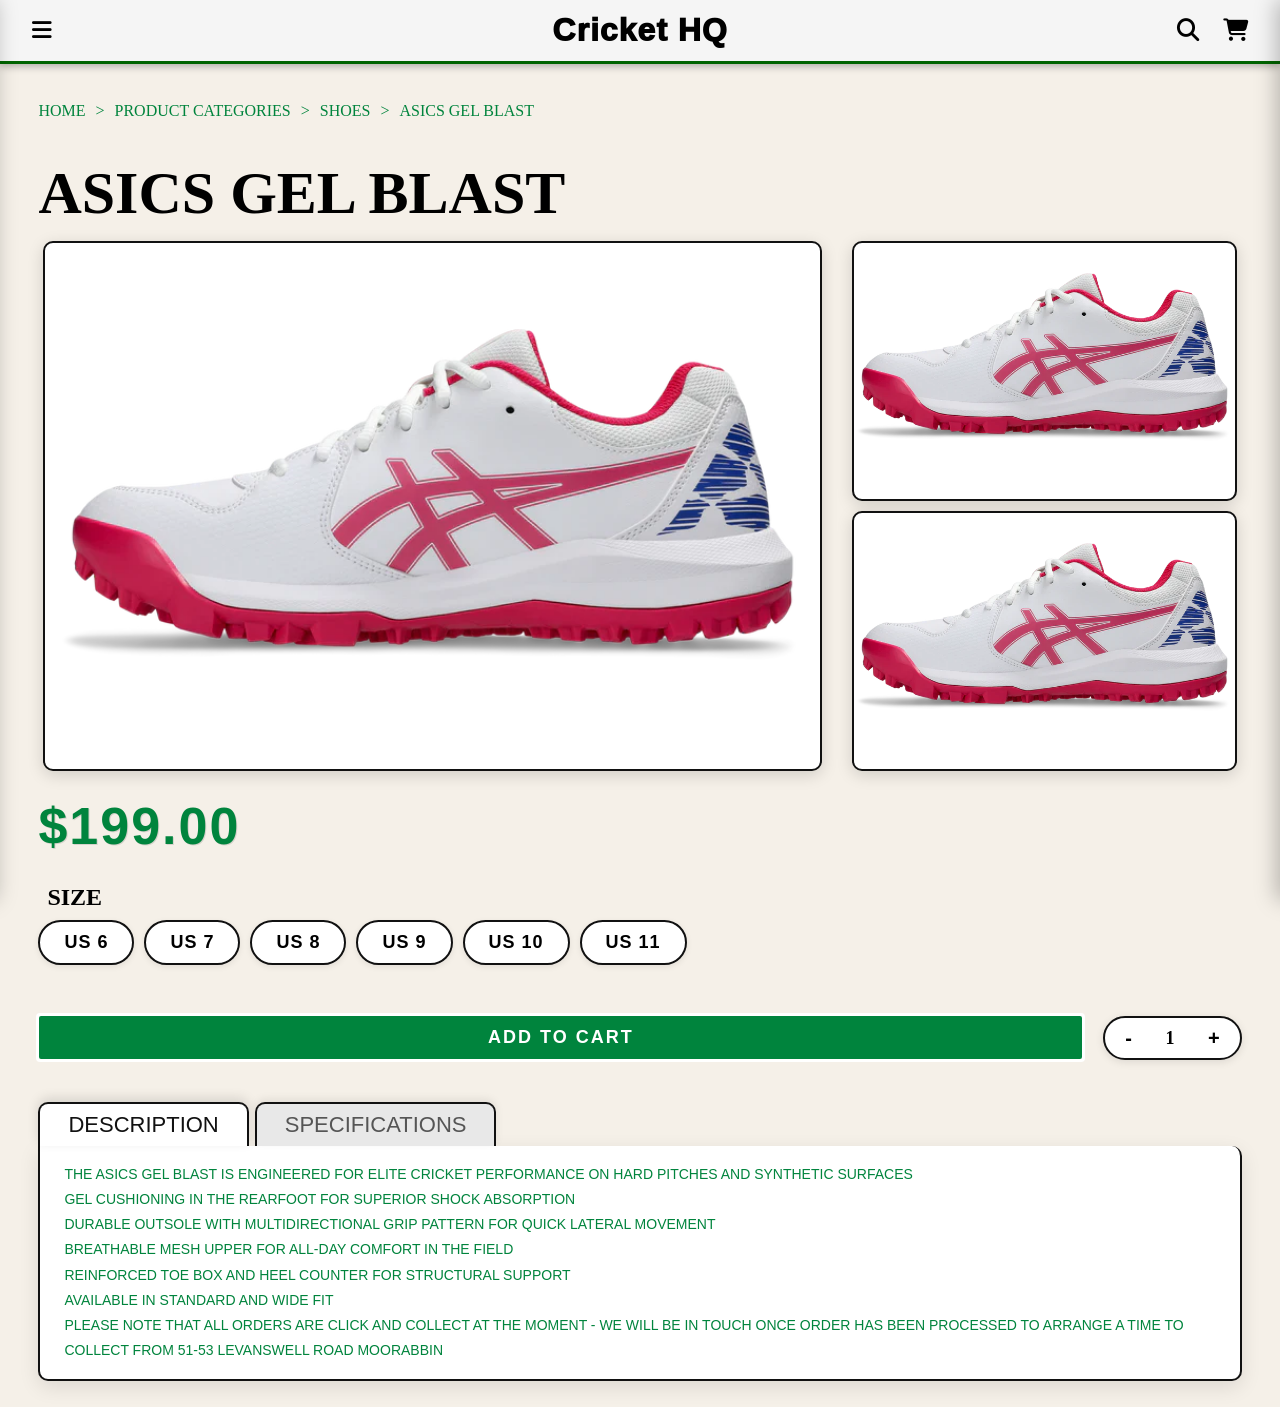
==== asics-gel-blast.html @ 767fbbdc "code refactoring + mobile breakpoint edits and changes" ====
<!DOCTYPE html>
<html lang="en">

<head>
    <meta charset="UTF-8">
    <meta name="viewport" content="width=device-width, initial-scale=1.0">
    <title>ASICS Gel Blast — Cricket HQ</title>
    <link rel="stylesheet" href="/styles.css">
    <link rel="stylesheet" href="/item-description.css">
    <link rel="stylesheet" href="https://cdnjs.cloudflare.com/ajax/libs/font-awesome/6.5.0/css/all.min.css">
</head>

<body>
    <nav class="navbar">
        <div class="navbar-logo">
            <button class="nav-btn" aria-label="Menu" onclick="openMenu()">
                <i class="fa-solid fa-bars"></i>
            </button>
        </div>
        <div class="navbar-title" onclick="window.location.href='/index.html'">Cricket HQ</div>
        <div class="navbar-actions">
            <button class="nav-btn" aria-label="Search">
                <i style="height:20x" class="fa-solid fa-magnifying-glass"></i>
            </button>
            <button class="nav-btn" aria-label="Cart" onclick="openCart()">
                <i class="fa-solid fa-cart-shopping"></i>
            </button>
        </div>
    </nav>
    <section class="breadcrumb">
        <div class="breadcrumb-nav">
            <a class="breadcrumb-link" href="/index.html">HOME</a>
            <a class="breadcrumb-link">></a>
            <a href="/product-categories.html" class="breadcrumb-link">PRODUCT CATEGORIES</a>
            <a class="breadcrumb-link">></a>
            <a href="/product_categories/shoes.html" class="breadcrumb-link">SHOES</a>
            <a class="breadcrumb-link">></a>
            <a class="breadcrumb-link">ASICS GEL BLAST</a>
        </div>
    </section>
    <div class="cart-overlay" id="cartOverlay" onclick="closeCart()"></div>
    <div class="cart-panel" id="cartPanel">
        <div class="cart-header">
            <h2 class="cart-title">My Cart</h2>
            <button class="cart-close-btn" onclick="closeCart()"><i class="fa-solid fa-xmark"></i></button>
        </div>
        <div class="cart-items" id="cartItems"></div>
        <div class="cart-footer" id="cartFooter" style="display:none;">
            <div class="cart-total-row">
                <span class="cart-total-label">Total</span>
                <span class="cart-total-value" id="cartTotal"></span>
            </div>
            <button class="btn btn-primary cart-checkout-btn"
                onclick="window.location.href='/checkout.html'">Checkout</button>
        </div>
    </div>
    <div class="menu-overlay" id="menuOverlay" onclick="closeMenu()"></div>
    <div class="menu-panel" id="menuPanel">
        <div class="menu-header">
            <h2 class="menu-title">Menu</h2>
            <button class="menu-close-btn" onclick="closeMenu()"><i class="fa-solid fa-xmark"></i></button>
        </div>
        <ul class="menu-items" id="menuItems">
            <li><a class="menu-link" href="/index.html"><i class="fa-solid fa-house"></i><span>Home</span></a></li>
            <li><a class="menu-link" href="/product-categories.html"><i
                    class="fa-solid fa-tag"></i><span>Products</span></a></li>
            <li><a class="menu-link" href="/checkout.html"><i
                    class="fa-solid fa-cart-shopping"></i><span>Checkout</span></a></li>
            <li><a class="menu-link" href="/index.html"><i class="fa-solid fa-circle-info"></i><span>Testimonials</span></a></li>
            <li><a class="menu-link" href="/index.html"><i class="fa-solid fa-circle-info"></i><span>Coaching</span></a></li>
            <li><a class="menu-link" href="/index.html"><i class="fa-solid fa-circle-info"></i><span>Net Hire</span></a></li>
            <li><a class="menu-link" href="/index.html"><i class="fa-solid fa-circle-info"></i><span>About Us</span></a></li>
        </ul>
    </div>
    <section class="item-header-section">
        <h1 class="featured-title">ASICS GEL BLAST</h1>
        <div class="item-grid">
            <div class="item-card-large">
                <div class="item-card">
                    <img src="/assets/asicsshoes1.webp">
                </div>
            </div>
            <div class="item-card-small">
                <div class="item-card">
                    <img src="/assets/asicsshoes1.webp">
                </div>
                <div class="item-card">
                    <img src="/assets/asicsshoes1.webp">
                </div>
            </div>
        </div>
        <span class="item-price">$199.00</span>
    </section>
    <section class="size-section">
        <h1>SIZE</h1>
        <div class="size-row">
            <button class="size-pill" onclick="selectSize(this)">US 6</button>
            <button class="size-pill" onclick="selectSize(this)">US 7</button>
            <button class="size-pill" onclick="selectSize(this)">US 8</button>
            <button class="size-pill" onclick="selectSize(this)">US 9</button>
            <button class="size-pill" onclick="selectSize(this)">US 10</button>
            <button class="size-pill" onclick="selectSize(this)">US 11</button>
        </div>
    </section>

    <section class="cart-buttons">
        <button class="btn btn-primary item-add-to-cart"
            onclick="addToCart('ASICS GEL BLAST', '$199.00', '/assets/asicsshoes1.webp')">ADD TO CART</button>
        <div class="quantitySelector">
            <button class="reduceQty" onclick="reduceQty()">-</button>
            <p id="cart-qty">1</p>
            <button class="increaseQty" onclick="increaseQty()">+</button>
        </div>
    </section>

    <section class="item-tabs-section">
        <div class="item-tabs-header">
            <button class="item-tab item-tab--active" onclick="switchTab(this, 'tab-description')">DESCRIPTION</button>
            <button class="item-tab" onclick="switchTab(this, 'tab-specifications')">SPECIFICATIONS</button>
        </div>

        <div class="item-tab-body" id="tab-description">
            <p>THE ASICS GEL BLAST IS ENGINEERED FOR ELITE CRICKET PERFORMANCE ON HARD PITCHES AND SYNTHETIC SURFACES
            </p>
            <p>GEL CUSHIONING IN THE REARFOOT FOR SUPERIOR SHOCK ABSORPTION</p>
            <p>DURABLE OUTSOLE WITH MULTIDIRECTIONAL GRIP PATTERN FOR QUICK LATERAL MOVEMENT</p>
            <p>BREATHABLE MESH UPPER FOR ALL-DAY COMFORT IN THE FIELD</p>
            <p>REINFORCED TOE BOX AND HEEL COUNTER FOR STRUCTURAL SUPPORT</p>
            <p>AVAILABLE IN STANDARD AND WIDE FIT</p>
            <p>PLEASE NOTE THAT ALL ORDERS ARE CLICK AND COLLECT AT THE MOMENT - WE WILL BE IN TOUCH ONCE ORDER HAS BEEN
                PROCESSED TO ARRANGE A TIME TO COLLECT FROM 51-53 LEVANSWELL ROAD MOORABBIN</p>
        </div>

        <div class="item-tab-body item-tab-body--hidden" id="tab-specifications">
            <p>MESH UPPER</p>
            <p>GEL CUSHIONING SYSTEM</p>
            <p>RUBBER OUTSOLE</p>
            <p>REINFORCED TOE BOX</p>
            <p>TPU HEEL COUNTER</p>
            <p>BREATHABLE LINING</p>
            <p>EVA FOAM MIDSOLE</p>
            <p>MULTIDIRECTIONAL GRIP PATTERN</p>
        </div>
    </section>

    <script src="/cart.js"></script>
    <script src="/menu.js"></script>
    <script>
        function selectSize(btn) {
            document.querySelectorAll('.size-pill').forEach(p => p.classList.remove('size-pill--selected'));
            btn.classList.add('size-pill--selected');
        }

        function switchTab(btn, tabId) {
            document.querySelectorAll('.item-tab').forEach(t => t.classList.remove('item-tab--active'));
            document.querySelectorAll('.item-tab-body').forEach(p => p.classList.add('item-tab-body--hidden'));
            btn.classList.add('item-tab--active');
            document.getElementById(tabId).classList.remove('item-tab-body--hidden');
        }
    </script>
</body>

</html>
---- styles.css ----
* {
    margin: 0;
    padding: 0;
    box-sizing: border-box;
}

:root {
    --website-white: #F5F0E8;
    --website-green: #00843D;

}

body {
    background-color: var(--website-white);

}

section {
    padding-left: 3vw;
    padding-right: 3vw;
    padding-top: 3vw;
}

/* Navbar */

.navbar {
    display: flex;
    align-items: center;
    justify-content: space-between;
    background-color: whitesmoke;
    border-bottom: solid darkgreen;
    padding: 0 24px;
    height: 64px;
    box-shadow: 0 2px 8px rgba(0, 0, 0, 0.3);
    position: sticky;
    top: 0;
    z-index: 4;
}

.navbar-logo {
    flex: 1;
    display: flex;
    align-items: center;
}

.navbar-logo h1 {
    color: #000000
}

.navbar-title {
    flex: 1;
    text-align: center;
    font-size: 2rem;
    font-weight: 1000;
    color: #000000;
    letter-spacing: 1px;
    white-space: nowrap;
    cursor: pointer;
    font-family: Impact, Haettenschweiler, 'Arial Narrow Bold', sans-serif;
}

.navbar-actions {
    flex: 1;
    display: flex;
    align-items: center;
    justify-content: flex-end;
    gap: 8px;
}

.nav-btn {
    background: none;
    border: none;
    color: #000000;
    cursor: pointer;
    padding: 8px;
    border-radius: 6px;
    display: flex;
    align-items: center;
    justify-content: center;
    transition: background-color 0.2s;
}

.nav-btn:hover {
    background-color: rgba(255, 255, 255, 0.75);
}

.nav-btn i {
    font-size: 1.4rem;
}

/* Global Buttons */

.btn {
    padding: 12px 22px;
    font-size: 13px;
    font-weight: 700;
    letter-spacing: 1.5px;
    text-transform: uppercase;
    cursor: pointer;
    border: none;
    outline: auto;

}

.btn-primary {
    background-color: var(--website-green);
    color: #fff;
}

.btn-secondary {
    background-color: #111;
    color: #fff;
}

/* Footer */

.footer {
    margin-top: 40px;
    padding: 40px 4vh 24px;
    background-color: var(--website-green);
}

.footer-main {
    display: flex;
    justify-content: space-between;
    align-items: flex-start;
    margin-bottom: 28px;
}

.footer-brand {
    display: flex;
    flex-direction: column;
    gap: 20px;
}

.footer-title {
    color: var(--website-white);
    font-size: 32px;
    margin: 0;
}

.footer-social {
    display: flex;
    gap: 12px;
    list-style: none;
    margin: 0;
    padding: 0;
}

.social-icon {
    display: flex;
    align-items: center;
    justify-content: center;
    width: 38px;
    height: 38px;
    border: 2px solid var(--website-white);
    border-radius: 50%;
    color: var(--website-white);
    font-size: 16px;
    text-decoration: none;
    transition: background-color 0.2s, color 0.2s;
}

.social-icon:hover {
    background-color: var(--website-white);
    color: var(--website-green);
}

.footer-link-container {
    display: grid;
    grid-template-columns: repeat(4, 1fr);
    gap: 14px 32px;
    text-align: left;
    padding-right: 10px;
    padding-top: 10px;
    list-style: none;
    margin: 0;
}

.footer-link {
    color: var(--website-white);
    text-decoration: none;
    font-size: 18px;
    font-weight: 600;
    letter-spacing: 0.05em;
}

.footer-link:hover {
    text-decoration: underline;
}

.footer-bottom {
    display: flex;
    justify-content: space-between;
    align-items: center;
    border-top: 1px solid rgba(255, 255, 255, 0.3);
    padding-top: 16px;
}

.footer-copyright {
    color: rgba(255, 255, 255, 0.7);
    font-size: 13px;
}

.footer-privacy {
    color: rgba(255, 255, 255, 0.7);
    font-size: 13px;
    text-decoration: underline;
}

.footer-privacy:hover {
    color: var(--website-white);
}

/* Cart Panel */

.cart-overlay {
    position: fixed;
    inset: 0;
    background: rgba(0, 0, 0, 0.4);
    z-index: 100;
    opacity: 0;
    pointer-events: none;
    transition: opacity 0.3s;
}

.cart-overlay--visible {
    opacity: 1;
    pointer-events: all;
}

.cart-panel {
    position: fixed;
    top: 0;
    right: 0;
    width: 360px;
    height: 100%;
    background: var(--website-white);
    z-index: 101;
    transform: translateX(100%);
    transition: transform 0.3s ease;
    box-shadow: -4px 0 20px rgba(0, 0, 0, 0.25);
    display: flex;
    flex-direction: column;
    overflow: hidden;
}

.cart-panel--open {
    transform: translateX(0);
}

.cart-header {
    display: flex;
    align-items: center;
    justify-content: space-between;
    padding: 10px;
}

.cart-title {
    font-family: Haettenschweiler, 'Arial Narrow Bold', sans-serif;
    font-size: 32px;
    color: var(--website-green);
}

.cart-close-btn {
    background: none;
    border: none;
    cursor: pointer;
    font-size: 1.4rem;
    color: #111;
    padding: 4px 8px;
    border-radius: 4px;
    transition: background-color 0.2s;
}

.cart-close-btn:hover {
    background-color: rgba(0, 0, 0, 0.08);
}

.cart-items {
    flex: 1;
    overflow-y: auto;
    padding: 16px;
    display: flex;
    flex-direction: column;
    gap: 14px;
}

.cart-empty {
    text-align: center;
    color: #888;
    margin-top: 48px;
    font-size: 14px;
}

.cart-item {
    display: flex;
    gap: 10px;
    background: #fff;
    border: 1px solid #ddd;
    border-radius: 8px;
    padding: 10px;
}

.cart-item-img {
    width: 60px;
    height: 60px;
    object-fit: contain;
    flex-shrink: 0;
}

.cart-item-info {
    display: flex;
    flex-direction: column;
    gap: 4px;
    flex: 1;
    min-width: 0;
}

.cart-item-name {
    font-family: Haettenschweiler, 'Arial Narrow Bold', sans-serif;
    font-size: 16px;
    font-weight: 700;
    text-transform: uppercase;
    white-space: nowrap;
    overflow: hidden;
    text-overflow: ellipsis;
}

.cart-item-price {
    color: var(--website-green);
    font-weight: bold;
    font-size: 14px;
}

.cart-item-row {
    display: flex;
    align-items: center;
    justify-content: space-between;
    margin-top: 4px;
}

.cart-item-qty {
    font-size: 12px;
    color: #555;
}

.cart-item-remove {
    background: none;
    border: none;
    cursor: pointer;
    color: #c00;
    font-size: 13px;
    padding: 2px 4px;
}

.cart-item-remove:hover {
    color: #900;
}

.cart-footer {
    display: flex;
    flex-direction: column;
    gap: 12px;
    padding: 16px;
    border-top: 1px solid #ddd;
    background: #fff;
}

.cart-total-row {
    display: flex;
    justify-content: space-between;
    align-items: center;
}

.cart-total-label {
    font-family: Haettenschweiler, 'Arial Narrow Bold', sans-serif;
    font-size: 20px;
    text-transform: uppercase;
    letter-spacing: 1px;
}

.cart-total-value {
    font-size: 20px;
    font-weight: 700;
    color: var(--website-green);
}

.cart-checkout-btn {
    width: 100%;
    padding: 14px;
    font-size: 16px;
    letter-spacing: 1px;
}

.cart-buttons {
    display: flex;
    align-items: center;
    gap: 20px;
    padding-bottom: 16px;
}

.quantitySelector {
    display: flex;
    align-items: center;
    border: 2px solid #111;
    border-radius: 999px;
    overflow: hidden;
    background-color: #fff;
    box-shadow: 0 2px 8px rgba(0, 0, 0, 0.1);
    height: 100%;
}

.reduceQty,
.increaseQty {
    background: none;
    border: none;
    font-size: 20px;
    font-weight: 700;
    padding: 10px 20px;
    cursor: pointer;
    line-height: 1;
    transition: background-color 0.15s;
}

.reduceQty:hover,
.increaseQty:hover {
    background-color: rgba(0, 0, 0, 0.06);
}

.quantitySelector p {
    min-width: 36px;
    text-align: center;
    font-size: 18px;
    font-weight: 700;
    padding: 10px 12px;
    line-height: 1;
}

/* Menu Panel */

.menu-overlay {
    position: fixed;
    inset: 0;
    background: rgba(0, 0, 0, 0.4);
    z-index: 100;
    opacity: 0;
    pointer-events: none;
    transition: opacity 0.3s;
}

.menu-overlay--visible {
    opacity: 1;
    pointer-events: all;
}

.menu-panel {
    position: fixed;
    top: 0;
    left: 0;
    width: 20vw;
    min-width: 280px;
    height: 100%;
    background: var(--website-white);
    z-index: 101;
    transform: translateX(-100%);
    transition: transform 0.3s ease;
    box-shadow: -4px 0 20px rgba(0, 0, 0, 0.25);
    display: flex;
    flex-direction: column;
    overflow: hidden;
}

.menu-panel--open {
    transform: translateX(0);
}

.menu-header {
    display: flex;
    align-items: center;
    justify-content: space-between;
    padding: 20px;
    border-bottom: 2px solid var(--website-green);
}

.menu-close-btn {
    background: none;
    border: none;
    cursor: pointer;
    font-size: 1.4rem;
    color: #111;
    padding: 4px 8px;
    border-radius: 4px;
    transition: background-color 0.2s;
}

.menu-items {
    padding: 12px;
    display: flex;
    flex-direction: column;
    gap: 4px;
    list-style: none;
    margin: 0;
}

.menu-link {
    display: flex;
    align-items: center;
    gap: 14px;
    padding: 12px 16px;
    border-radius: 10px;
    text-decoration: none;
    color: #111;
    font-size: 15px;
    font-weight: 600;
    font-family: -apple-system, BlinkMacSystemFont, 'Segoe UI', sans-serif;
    transition: background-color 0.15s;
}

.menu-link i {
    font-size: 17px;
    color: #666;
    width: 20px;
    text-align: center;
    flex-shrink: 0;
}

.menu-link:hover {
    background-color: rgba(0, 0, 0, 0.05);
}

.menu-link--active {
    background-color: rgba(0, 0, 0, 0.2);
    font-weight: 700;
}

.menu-link--active i {
    color: #111;
}

/* ── Global mobile overrides (390×844) ───────────────────────── */

@media (max-width: 400px) {

    body {
        overflow-x: hidden;
    }

    .footer-main {
        flex-direction: column;
        gap: 24px;
    }

    .footer-link-container {
        grid-template-columns: repeat(2, 1fr);
        gap: 12px 16px;
        text-align: left;
    }

    .footer-link {
        font-size: 14px;
    }

    .footer-bottom {
        flex-direction: column;
        align-items: flex-start;
        gap: 8px;
    }

    .cart-panel {
        width: 88vw;
    }

}
---- item-description.css ----
/* Breadcrumb */
.breadcrumb-nav {
    display: flex;
    justify-content: flex-start;
    gap: 10px;

}

.breadcrumb-link {
    color: var(--website-green);
    text-decoration: none;
}

/*  Item Grid Layout  */

.item-grid {
    display: grid;
    grid-template-columns: 2fr 1fr;
    gap: 20px;
}

.item-card-small {
    display: flex;
    flex-direction: column;
}

.item-card-small .item-card {
    height: 260px;
}

.item-card {
    border: 2px solid #111;
    border-radius: 10px;
    margin: 5px;
    background-color: white;
    box-shadow: 0 4px 16px rgba(0, 0, 0, 0.15);
}

.item-card-small img {
    width: 100%;
    height: 240px;
    object-fit: contain;
}

.item-card-large {
    display: flex;
    flex-direction: column;
}

.item-card-large h1 {
    text-align: center;
    font-size: 28px;
    padding-bottom: 8px;
}

.item-price {
    display: block;
    font-family: Haettenschweiler, 'Arial Narrow Bold', sans-serif;
    font-size: 52px;
    font-weight: 700;
    color: var(--website-green);
    letter-spacing: 2px;
    margin-top: 0;
    padding: 20px 0px 20px;
    text-shadow: 1px 1px 0 rgba(0, 0, 0, 0.12);
}

.item-card-large .item-card {
    height: calc(2 * 260px + 10px);
    padding: 12px;
    background-color: white;
}

.item-card-large img {
    width: 100%;
    height: 100%;
    object-fit: contain;
}

/*  Size Selection  */

.size-section {
    padding: 8px 3vw 12px;
}

.size-section h1 {
    font-size: 32;
    padding-left: 1vh;
    padding-bottom: 1vh;
}

.size-row {
    display: flex;
    flex-direction: row;
    justify-content: flex-start;
    gap: 10px;
}

.size-pill {
    border: 2px solid #111;
    border-radius: 999px;
    padding: 10px 24px;
    background: #fff;
    font-family: Haettenschweiler, 'Arial Narrow Bold', sans-serif;
    font-size: 18px;
    font-weight: 600;
    letter-spacing: 1px;
    cursor: pointer;
    box-shadow: 0 2px 6px rgba(0, 0, 0, 0.08);
    transition: background 0.15s, color 0.15s, border-color 0.15s, box-shadow 0.15s;
}

.size-pill:hover {
    box-shadow: 0 4px 12px rgba(0, 0, 0, 0.14);
}

.size-pill--selected {
    background: var(--website-green);
    color: #fff;
    border-color: var(--website-green);
    box-shadow: 0 4px 14px rgba(0, 0, 0, 0.18);
}

/*  Item Tabs  */

.item-tabs-section {
    padding: 2vw 3vw;
}

.item-tabs-header {
    display: flex;
    border-bottom: none;
    gap: 6px;
}

.item-tab {
    padding: 8px 28px;
    font-family: Haettenschweiler, 'Arial Narrow Bold', sans-serif;
    font-size: 22px;
    background: #e8e8e8;
    border: 2px solid #111;
    border-bottom: none;
    border-radius: 10px 10px 0 0;
    cursor: pointer;
    color: #555;
    box-shadow: 0 -3px 8px rgba(0, 0, 0, 0.08);
    transition: background 0.2s, color 0.2s;
}

.item-tab--active {
    background: #fff;
    color: #111;
    position: relative;
    z-index: 1;
    box-shadow: 0 -4px 12px rgba(0, 0, 0, 0.12);
}

.item-tab-body {
    border: 2px solid #111;
    border-top: none;
    border-radius: 0 10px 10px 10px;
    padding: 16px 24px;
    background: #fff;
    font-family: Haettenschweiler, 'Arial Narrow Bold', sans-serif;
    color: var(--website-green);
    font-size: 14px;
    line-height: 1.8;
    box-shadow: 0 6px 20px rgba(0, 0, 0, 0.1);
}

.item-tab-body--hidden {
    display: none;
}

.item-add-to-cart {
    flex: 1;
    font-size: 18px;
    letter-spacing: 2px;
    padding: 12px;
    font-family: Haettenschweiler, 'Arial Narrow Bold', sans-serif;
}

.item-header-section h1 {
    font-size: 60px;
    margin-bottom: 8px;
}

/* Mobile (390×844) */

@media (max-width: 400px) {

    /* Breadcrumb */
    .breadcrumb-nav {
        flex-wrap: wrap;
        gap: 4px;
        font-size: 11px;
    }

    /* Item title */
    .item-header-section h1 {
        font-size: 26px;
        margin-bottom: 8px;
    }

    /* Image grid: stack large above, small as a side-by-side row below */
    .item-grid {
        grid-template-columns: 1fr;
    }

    .item-card-large .item-card {
        height: 260px;
    }

    .item-card-small {
        flex-direction: row;
        gap: 8px;
    }

    .item-card-small .item-card {
        height: 140px;
        flex: 1;
    }

    .item-card-small img {
        height: 115px;
    }

    /* Price */
    .item-price {
        font-size: 36px;
        padding: 8px 3vw 12px;
    }

    /* Size pills */
    .size-section {
        padding: 8px 3vw 12px;
    }

    .size-row {
        flex-wrap: wrap;
        gap: 8px;
    }

    .size-pill {
        padding: 8px 18px;
        font-size: 16px;
    }

    /* Tabs */
    .item-tabs-section {
        padding: 8px 3vw;
    }

    .item-tab {
        font-size: 18px;
        padding: 8px 18px;
    }

    /* Cart buttons */
    .cart-buttons {
        gap: 12px;
    }
}
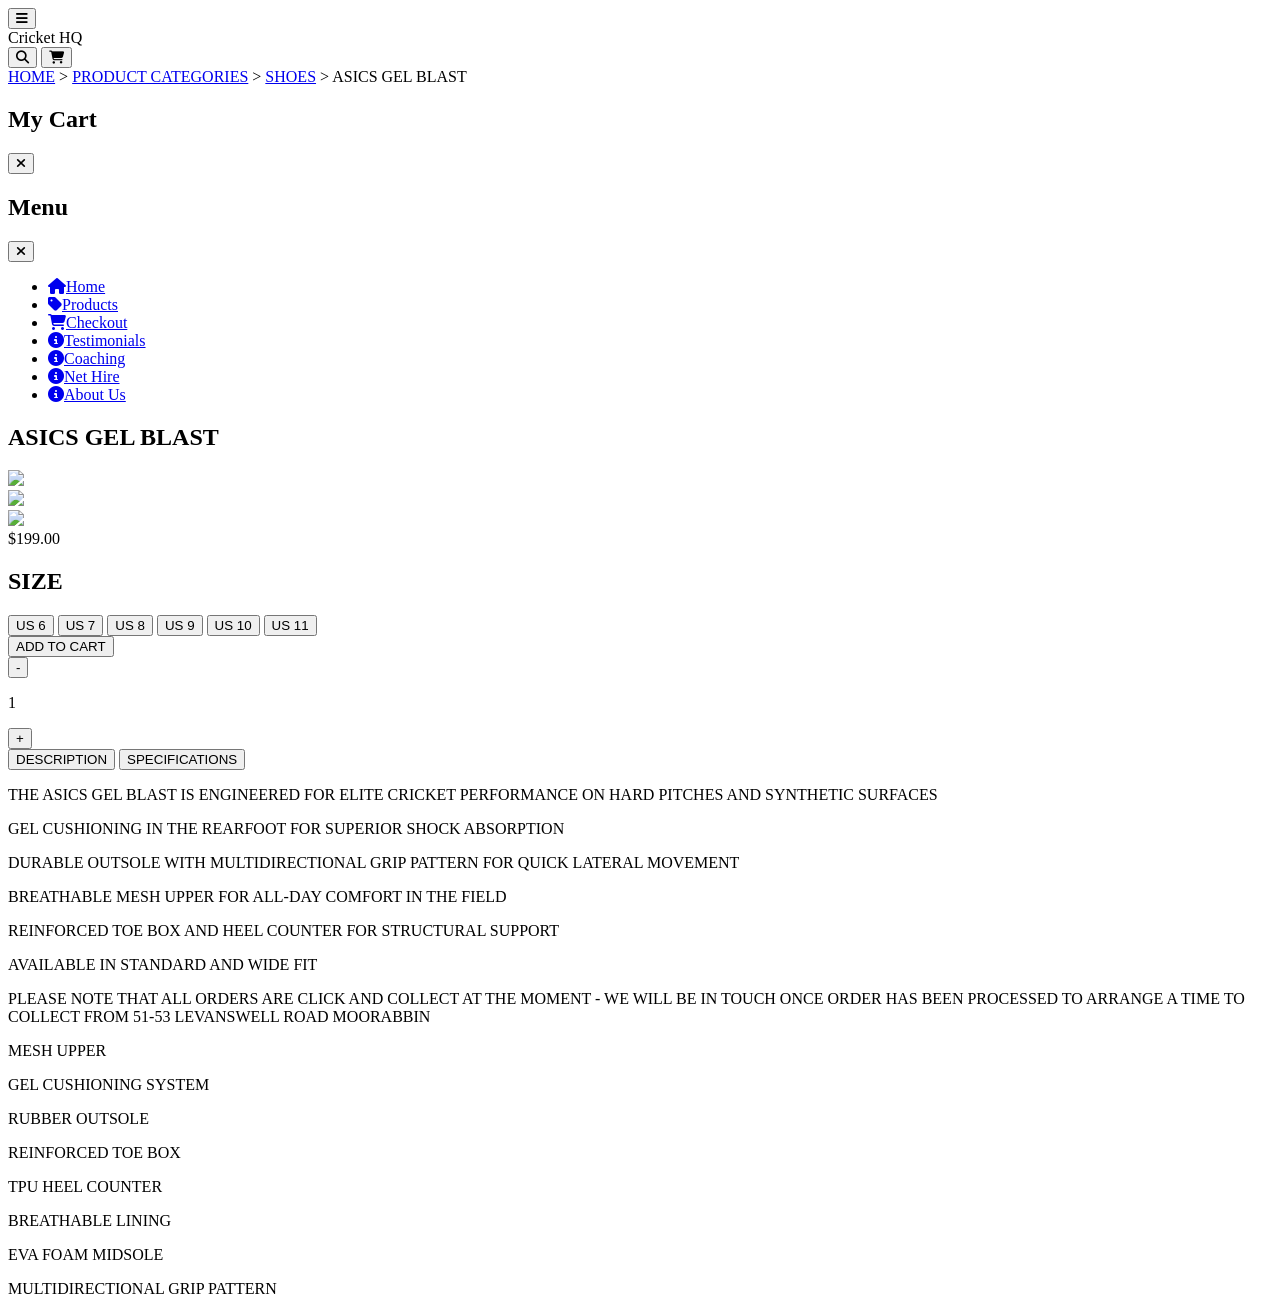
==== commit 0e25159e: "fixed path issues for github pages" ====
--- a/asics-gel-blast.html
+++ b/asics-gel-blast.html
@@ -5,8 +5,8 @@
     <meta charset="UTF-8">
     <meta name="viewport" content="width=device-width, initial-scale=1.0">
     <title>ASICS Gel Blast — Cricket HQ</title>
-    <link rel="stylesheet" href="/styles.css">
-    <link rel="stylesheet" href="/item-description.css">
+    <link rel="stylesheet" href="/A3_UID/styles.css">
+    <link rel="stylesheet" href="/A3_UID/item-description.css">
     <link rel="stylesheet" href="https://cdnjs.cloudflare.com/ajax/libs/font-awesome/6.5.0/css/all.min.css">
 </head>
 
@@ -17,7 +17,7 @@
                 <i class="fa-solid fa-bars"></i>
             </button>
         </div>
-        <div class="navbar-title" onclick="window.location.href='/index.html'">Cricket HQ</div>
+        <div class="navbar-title" onclick="window.location.href='/A3_UID/index.html'">Cricket HQ</div>
         <div class="navbar-actions">
             <button class="nav-btn" aria-label="Search">
                 <i style="height:20x" class="fa-solid fa-magnifying-glass"></i>
@@ -29,11 +29,11 @@
     </nav>
     <section class="breadcrumb">
         <div class="breadcrumb-nav">
-            <a class="breadcrumb-link" href="/index.html">HOME</a>
+            <a class="breadcrumb-link" href="/A3_UID/index.html">HOME</a>
             <a class="breadcrumb-link">></a>
-            <a href="/product-categories.html" class="breadcrumb-link">PRODUCT CATEGORIES</a>
+            <a href="/A3_UID/product-categories.html" class="breadcrumb-link">PRODUCT CATEGORIES</a>
             <a class="breadcrumb-link">></a>
-            <a href="/product_categories/shoes.html" class="breadcrumb-link">SHOES</a>
+            <a href="/A3_UID/product_categories/shoes.html" class="breadcrumb-link">SHOES</a>
             <a class="breadcrumb-link">></a>
             <a class="breadcrumb-link">ASICS GEL BLAST</a>
         </div>
@@ -51,7 +51,7 @@
                 <span class="cart-total-value" id="cartTotal"></span>
             </div>
             <button class="btn btn-primary cart-checkout-btn"
-                onclick="window.location.href='/checkout.html'">Checkout</button>
+                onclick="window.location.href='/A3_UID/checkout.html'">Checkout</button>
         </div>
     </div>
     <div class="menu-overlay" id="menuOverlay" onclick="closeMenu()"></div>
@@ -61,15 +61,15 @@
             <button class="menu-close-btn" onclick="closeMenu()"><i class="fa-solid fa-xmark"></i></button>
         </div>
         <ul class="menu-items" id="menuItems">
-            <li><a class="menu-link" href="/index.html"><i class="fa-solid fa-house"></i><span>Home</span></a></li>
-            <li><a class="menu-link" href="/product-categories.html"><i
+            <li><a class="menu-link" href="/A3_UID/index.html"><i class="fa-solid fa-house"></i><span>Home</span></a></li>
+            <li><a class="menu-link" href="/A3_UID/product-categories.html"><i
                     class="fa-solid fa-tag"></i><span>Products</span></a></li>
-            <li><a class="menu-link" href="/checkout.html"><i
+            <li><a class="menu-link" href="/A3_UID/checkout.html"><i
                     class="fa-solid fa-cart-shopping"></i><span>Checkout</span></a></li>
-            <li><a class="menu-link" href="/index.html"><i class="fa-solid fa-circle-info"></i><span>Testimonials</span></a></li>
-            <li><a class="menu-link" href="/index.html"><i class="fa-solid fa-circle-info"></i><span>Coaching</span></a></li>
-            <li><a class="menu-link" href="/index.html"><i class="fa-solid fa-circle-info"></i><span>Net Hire</span></a></li>
-            <li><a class="menu-link" href="/index.html"><i class="fa-solid fa-circle-info"></i><span>About Us</span></a></li>
+            <li><a class="menu-link" href="/A3_UID/index.html"><i class="fa-solid fa-circle-info"></i><span>Testimonials</span></a></li>
+            <li><a class="menu-link" href="/A3_UID/index.html"><i class="fa-solid fa-circle-info"></i><span>Coaching</span></a></li>
+            <li><a class="menu-link" href="/A3_UID/index.html"><i class="fa-solid fa-circle-info"></i><span>Net Hire</span></a></li>
+            <li><a class="menu-link" href="/A3_UID/index.html"><i class="fa-solid fa-circle-info"></i><span>About Us</span></a></li>
         </ul>
     </div>
     <section class="item-header-section">
@@ -77,15 +77,15 @@
         <div class="item-grid">
             <div class="item-card-large">
                 <div class="item-card">
-                    <img src="/assets/asicsshoes1.webp">
+                    <img src="/A3_UID/assets/asicsshoes1.webp">
                 </div>
             </div>
             <div class="item-card-small">
                 <div class="item-card">
-                    <img src="/assets/asicsshoes1.webp">
+                    <img src="/A3_UID/assets/asicsshoes1.webp">
                 </div>
                 <div class="item-card">
-                    <img src="/assets/asicsshoes1.webp">
+                    <img src="/A3_UID/assets/asicsshoes1.webp">
                 </div>
             </div>
         </div>
@@ -105,7 +105,7 @@
 
     <section class="cart-buttons">
         <button class="btn btn-primary item-add-to-cart"
-            onclick="addToCart('ASICS GEL BLAST', '$199.00', '/assets/asicsshoes1.webp')">ADD TO CART</button>
+            onclick="addToCart('ASICS GEL BLAST', '$199.00', '/A3_UID/assets/asicsshoes1.webp')">ADD TO CART</button>
         <div class="quantitySelector">
             <button class="reduceQty" onclick="reduceQty()">-</button>
             <p id="cart-qty">1</p>
@@ -143,8 +143,8 @@
         </div>
     </section>
 
-    <script src="/cart.js"></script>
-    <script src="/menu.js"></script>
+    <script src="/A3_UID/cart.js"></script>
+    <script src="/A3_UID/menu.js"></script>
     <script>
         function selectSize(btn) {
             document.querySelectorAll('.size-pill').forEach(p => p.classList.remove('size-pill--selected'));
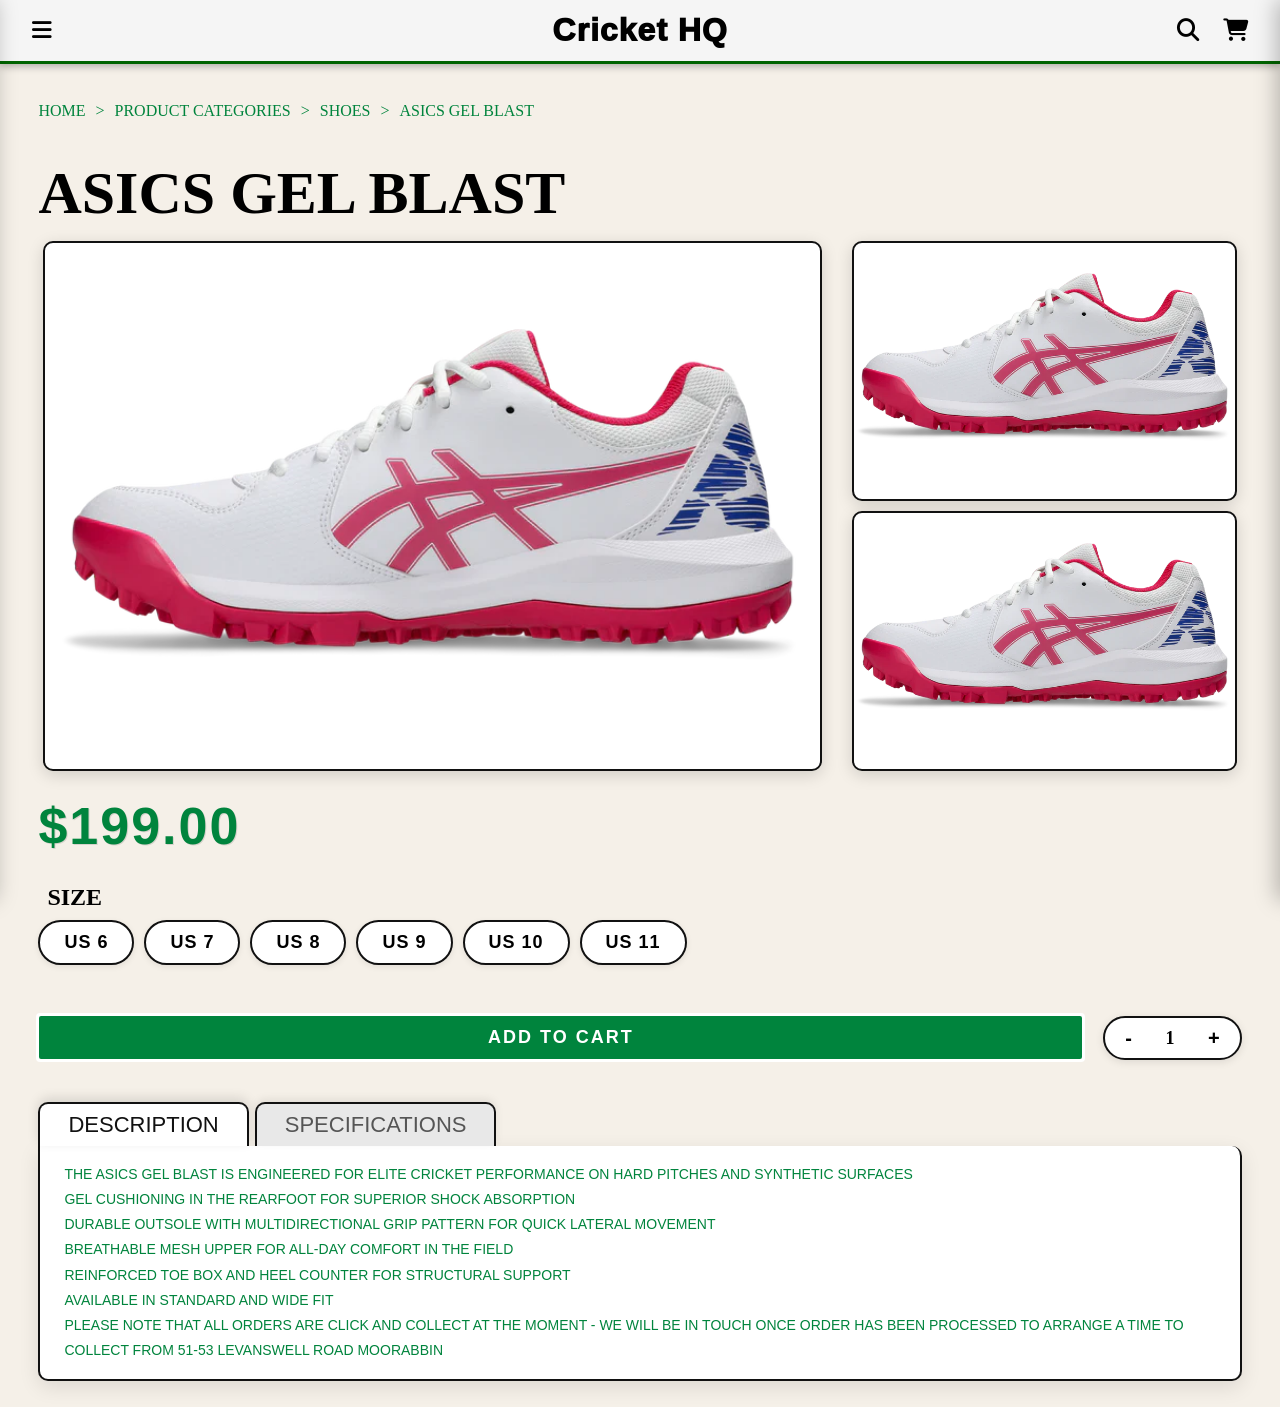
==== commit d51909b7: "test if relative paths work" ====
--- a/asics-gel-blast.html
+++ b/asics-gel-blast.html
@@ -5,8 +5,8 @@
     <meta charset="UTF-8">
     <meta name="viewport" content="width=device-width, initial-scale=1.0">
     <title>ASICS Gel Blast — Cricket HQ</title>
-    <link rel="stylesheet" href="/A3_UID/styles.css">
-    <link rel="stylesheet" href="/A3_UID/item-description.css">
+    <link rel="stylesheet" href="./styles.css">
+    <link rel="stylesheet" href="./item-description.css">
     <link rel="stylesheet" href="https://cdnjs.cloudflare.com/ajax/libs/font-awesome/6.5.0/css/all.min.css">
 </head>
 
@@ -17,7 +17,7 @@
                 <i class="fa-solid fa-bars"></i>
             </button>
         </div>
-        <div class="navbar-title" onclick="window.location.href='/A3_UID/index.html'">Cricket HQ</div>
+        <div class="navbar-title" onclick="window.location.href='./index.html'">Cricket HQ</div>
         <div class="navbar-actions">
             <button class="nav-btn" aria-label="Search">
                 <i style="height:20x" class="fa-solid fa-magnifying-glass"></i>
@@ -29,11 +29,11 @@
     </nav>
     <section class="breadcrumb">
         <div class="breadcrumb-nav">
-            <a class="breadcrumb-link" href="/A3_UID/index.html">HOME</a>
+            <a class="breadcrumb-link" href="./index.html">HOME</a>
             <a class="breadcrumb-link">></a>
-            <a href="/A3_UID/product-categories.html" class="breadcrumb-link">PRODUCT CATEGORIES</a>
+            <a href="./product-categories.html" class="breadcrumb-link">PRODUCT CATEGORIES</a>
             <a class="breadcrumb-link">></a>
-            <a href="/A3_UID/product_categories/shoes.html" class="breadcrumb-link">SHOES</a>
+            <a href="./product_categories/shoes.html" class="breadcrumb-link">SHOES</a>
             <a class="breadcrumb-link">></a>
             <a class="breadcrumb-link">ASICS GEL BLAST</a>
         </div>
@@ -51,7 +51,7 @@
                 <span class="cart-total-value" id="cartTotal"></span>
             </div>
             <button class="btn btn-primary cart-checkout-btn"
-                onclick="window.location.href='/A3_UID/checkout.html'">Checkout</button>
+                onclick="window.location.href='./checkout.html'">Checkout</button>
         </div>
     </div>
     <div class="menu-overlay" id="menuOverlay" onclick="closeMenu()"></div>
@@ -61,15 +61,15 @@
             <button class="menu-close-btn" onclick="closeMenu()"><i class="fa-solid fa-xmark"></i></button>
         </div>
         <ul class="menu-items" id="menuItems">
-            <li><a class="menu-link" href="/A3_UID/index.html"><i class="fa-solid fa-house"></i><span>Home</span></a></li>
-            <li><a class="menu-link" href="/A3_UID/product-categories.html"><i
+            <li><a class="menu-link" href="./index.html"><i class="fa-solid fa-house"></i><span>Home</span></a></li>
+            <li><a class="menu-link" href="./product-categories.html"><i
                     class="fa-solid fa-tag"></i><span>Products</span></a></li>
-            <li><a class="menu-link" href="/A3_UID/checkout.html"><i
+            <li><a class="menu-link" href="./checkout.html"><i
                     class="fa-solid fa-cart-shopping"></i><span>Checkout</span></a></li>
-            <li><a class="menu-link" href="/A3_UID/index.html"><i class="fa-solid fa-circle-info"></i><span>Testimonials</span></a></li>
-            <li><a class="menu-link" href="/A3_UID/index.html"><i class="fa-solid fa-circle-info"></i><span>Coaching</span></a></li>
-            <li><a class="menu-link" href="/A3_UID/index.html"><i class="fa-solid fa-circle-info"></i><span>Net Hire</span></a></li>
-            <li><a class="menu-link" href="/A3_UID/index.html"><i class="fa-solid fa-circle-info"></i><span>About Us</span></a></li>
+            <li><a class="menu-link" href="./index.html"><i class="fa-solid fa-circle-info"></i><span>Testimonials</span></a></li>
+            <li><a class="menu-link" href="./index.html"><i class="fa-solid fa-circle-info"></i><span>Coaching</span></a></li>
+            <li><a class="menu-link" href="./index.html"><i class="fa-solid fa-circle-info"></i><span>Net Hire</span></a></li>
+            <li><a class="menu-link" href="./index.html"><i class="fa-solid fa-circle-info"></i><span>About Us</span></a></li>
         </ul>
     </div>
     <section class="item-header-section">
@@ -77,15 +77,15 @@
         <div class="item-grid">
             <div class="item-card-large">
                 <div class="item-card">
-                    <img src="/A3_UID/assets/asicsshoes1.webp">
+                    <img src="./assets/asicsshoes1.webp">
                 </div>
             </div>
             <div class="item-card-small">
                 <div class="item-card">
-                    <img src="/A3_UID/assets/asicsshoes1.webp">
+                    <img src="./assets/asicsshoes1.webp">
                 </div>
                 <div class="item-card">
-                    <img src="/A3_UID/assets/asicsshoes1.webp">
+                    <img src="./assets/asicsshoes1.webp">
                 </div>
             </div>
         </div>
@@ -105,7 +105,7 @@
 
     <section class="cart-buttons">
         <button class="btn btn-primary item-add-to-cart"
-            onclick="addToCart('ASICS GEL BLAST', '$199.00', '/A3_UID/assets/asicsshoes1.webp')">ADD TO CART</button>
+            onclick="addToCart('ASICS GEL BLAST', '$199.00', './assets/asicsshoes1.webp')">ADD TO CART</button>
         <div class="quantitySelector">
             <button class="reduceQty" onclick="reduceQty()">-</button>
             <p id="cart-qty">1</p>
@@ -143,8 +143,8 @@
         </div>
     </section>
 
-    <script src="/A3_UID/cart.js"></script>
-    <script src="/A3_UID/menu.js"></script>
+    <script src="./cart.js"></script>
+    <script src="./menu.js"></script>
     <script>
         function selectSize(btn) {
             document.querySelectorAll('.size-pill').forEach(p => p.classList.remove('size-pill--selected'));
--- a/styles.css
+++ b/styles.css
@@ -0,0 +1,574 @@
+* {
+    margin: 0;
+    padding: 0;
+    box-sizing: border-box;
+}
+
+:root {
+    --website-white: #F5F0E8;
+    --website-green: #00843D;
+
+}
+
+body {
+    background-color: var(--website-white);
+
+}
+
+section {
+    padding-left: 3vw;
+    padding-right: 3vw;
+    padding-top: 3vw;
+}
+
+/* Navbar */
+
+.navbar {
+    display: flex;
+    align-items: center;
+    justify-content: space-between;
+    background-color: whitesmoke;
+    border-bottom: solid darkgreen;
+    padding: 0 24px;
+    height: 64px;
+    box-shadow: 0 2px 8px rgba(0, 0, 0, 0.3);
+    position: sticky;
+    top: 0;
+    z-index: 4;
+}
+
+.navbar-logo {
+    flex: 1;
+    display: flex;
+    align-items: center;
+}
+
+.navbar-logo h1 {
+    color: #000000
+}
+
+.navbar-title {
+    flex: 1;
+    text-align: center;
+    font-size: 2rem;
+    font-weight: 1000;
+    color: #000000;
+    letter-spacing: 1px;
+    white-space: nowrap;
+    cursor: pointer;
+    font-family: Impact, Haettenschweiler, 'Arial Narrow Bold', sans-serif;
+}
+
+.navbar-actions {
+    flex: 1;
+    display: flex;
+    align-items: center;
+    justify-content: flex-end;
+    gap: 8px;
+}
+
+.nav-btn {
+    background: none;
+    border: none;
+    color: #000000;
+    cursor: pointer;
+    padding: 8px;
+    border-radius: 6px;
+    display: flex;
+    align-items: center;
+    justify-content: center;
+    transition: background-color 0.2s;
+}
+
+.nav-btn:hover {
+    background-color: rgba(255, 255, 255, 0.75);
+}
+
+.nav-btn i {
+    font-size: 1.4rem;
+}
+
+/* Global Buttons */
+
+.btn {
+    padding: 12px 22px;
+    font-size: 13px;
+    font-weight: 700;
+    letter-spacing: 1.5px;
+    text-transform: uppercase;
+    cursor: pointer;
+    border: none;
+    outline: auto;
+
+}
+
+.btn-primary {
+    background-color: var(--website-green);
+    color: #fff;
+}
+
+.btn-secondary {
+    background-color: #111;
+    color: #fff;
+}
+
+/* Footer */
+
+.footer {
+    margin-top: 40px;
+    padding: 40px 4vh 24px;
+    background-color: var(--website-green);
+}
+
+.footer-main {
+    display: flex;
+    justify-content: space-between;
+    align-items: flex-start;
+    margin-bottom: 28px;
+}
+
+.footer-brand {
+    display: flex;
+    flex-direction: column;
+    gap: 20px;
+}
+
+.footer-title {
+    color: var(--website-white);
+    font-size: 32px;
+    margin: 0;
+}
+
+.footer-social {
+    display: flex;
+    gap: 12px;
+    list-style: none;
+    margin: 0;
+    padding: 0;
+}
+
+.social-icon {
+    display: flex;
+    align-items: center;
+    justify-content: center;
+    width: 38px;
+    height: 38px;
+    border: 2px solid var(--website-white);
+    border-radius: 50%;
+    color: var(--website-white);
+    font-size: 16px;
+    text-decoration: none;
+    transition: background-color 0.2s, color 0.2s;
+}
+
+.social-icon:hover {
+    background-color: var(--website-white);
+    color: var(--website-green);
+}
+
+.footer-link-container {
+    display: grid;
+    grid-template-columns: repeat(4, 1fr);
+    gap: 14px 32px;
+    text-align: left;
+    padding-right: 10px;
+    padding-top: 10px;
+    list-style: none;
+    margin: 0;
+}
+
+.footer-link {
+    color: var(--website-white);
+    text-decoration: none;
+    font-size: 18px;
+    font-weight: 600;
+    letter-spacing: 0.05em;
+}
+
+.footer-link:hover {
+    text-decoration: underline;
+}
+
+.footer-bottom {
+    display: flex;
+    justify-content: space-between;
+    align-items: center;
+    border-top: 1px solid rgba(255, 255, 255, 0.3);
+    padding-top: 16px;
+}
+
+.footer-copyright {
+    color: rgba(255, 255, 255, 0.7);
+    font-size: 13px;
+}
+
+.footer-privacy {
+    color: rgba(255, 255, 255, 0.7);
+    font-size: 13px;
+    text-decoration: underline;
+}
+
+.footer-privacy:hover {
+    color: var(--website-white);
+}
+
+/* Cart Panel */
+
+.cart-overlay {
+    position: fixed;
+    inset: 0;
+    background: rgba(0, 0, 0, 0.4);
+    z-index: 100;
+    opacity: 0;
+    pointer-events: none;
+    transition: opacity 0.3s;
+}
+
+.cart-overlay--visible {
+    opacity: 1;
+    pointer-events: all;
+}
+
+.cart-panel {
+    position: fixed;
+    top: 0;
+    right: 0;
+    width: 360px;
+    height: 100%;
+    background: var(--website-white);
+    z-index: 101;
+    transform: translateX(100%);
+    transition: transform 0.3s ease;
+    box-shadow: -4px 0 20px rgba(0, 0, 0, 0.25);
+    display: flex;
+    flex-direction: column;
+    overflow: hidden;
+}
+
+.cart-panel--open {
+    transform: translateX(0);
+}
+
+.cart-header {
+    display: flex;
+    align-items: center;
+    justify-content: space-between;
+    padding: 10px;
+}
+
+.cart-title {
+    font-family: Haettenschweiler, 'Arial Narrow Bold', sans-serif;
+    font-size: 32px;
+    color: var(--website-green);
+}
+
+.cart-close-btn {
+    background: none;
+    border: none;
+    cursor: pointer;
+    font-size: 1.4rem;
+    color: #111;
+    padding: 4px 8px;
+    border-radius: 4px;
+    transition: background-color 0.2s;
+}
+
+.cart-close-btn:hover {
+    background-color: rgba(0, 0, 0, 0.08);
+}
+
+.cart-items {
+    flex: 1;
+    overflow-y: auto;
+    padding: 16px;
+    display: flex;
+    flex-direction: column;
+    gap: 14px;
+}
+
+.cart-empty {
+    text-align: center;
+    color: #888;
+    margin-top: 48px;
+    font-size: 14px;
+}
+
+.cart-item {
+    display: flex;
+    gap: 10px;
+    background: #fff;
+    border: 1px solid #ddd;
+    border-radius: 8px;
+    padding: 10px;
+}
+
+.cart-item-img {
+    width: 60px;
+    height: 60px;
+    object-fit: contain;
+    flex-shrink: 0;
+}
+
+.cart-item-info {
+    display: flex;
+    flex-direction: column;
+    gap: 4px;
+    flex: 1;
+    min-width: 0;
+}
+
+.cart-item-name {
+    font-family: Haettenschweiler, 'Arial Narrow Bold', sans-serif;
+    font-size: 16px;
+    font-weight: 700;
+    text-transform: uppercase;
+    white-space: nowrap;
+    overflow: hidden;
+    text-overflow: ellipsis;
+}
+
+.cart-item-price {
+    color: var(--website-green);
+    font-weight: bold;
+    font-size: 14px;
+}
+
+.cart-item-row {
+    display: flex;
+    align-items: center;
+    justify-content: space-between;
+    margin-top: 4px;
+}
+
+.cart-item-qty {
+    font-size: 12px;
+    color: #555;
+}
+
+.cart-item-remove {
+    background: none;
+    border: none;
+    cursor: pointer;
+    color: #c00;
+    font-size: 13px;
+    padding: 2px 4px;
+}
+
+.cart-item-remove:hover {
+    color: #900;
+}
+
+.cart-footer {
+    display: flex;
+    flex-direction: column;
+    gap: 12px;
+    padding: 16px;
+    border-top: 1px solid #ddd;
+    background: #fff;
+}
+
+.cart-total-row {
+    display: flex;
+    justify-content: space-between;
+    align-items: center;
+}
+
+.cart-total-label {
+    font-family: Haettenschweiler, 'Arial Narrow Bold', sans-serif;
+    font-size: 20px;
+    text-transform: uppercase;
+    letter-spacing: 1px;
+}
+
+.cart-total-value {
+    font-size: 20px;
+    font-weight: 700;
+    color: var(--website-green);
+}
+
+.cart-checkout-btn {
+    width: 100%;
+    padding: 14px;
+    font-size: 16px;
+    letter-spacing: 1px;
+}
+
+.cart-buttons {
+    display: flex;
+    align-items: center;
+    gap: 20px;
+    padding-bottom: 16px;
+}
+
+.quantitySelector {
+    display: flex;
+    align-items: center;
+    border: 2px solid #111;
+    border-radius: 999px;
+    overflow: hidden;
+    background-color: #fff;
+    box-shadow: 0 2px 8px rgba(0, 0, 0, 0.1);
+    height: 100%;
+}
+
+.reduceQty,
+.increaseQty {
+    background: none;
+    border: none;
+    font-size: 20px;
+    font-weight: 700;
+    padding: 10px 20px;
+    cursor: pointer;
+    line-height: 1;
+    transition: background-color 0.15s;
+}
+
+.reduceQty:hover,
+.increaseQty:hover {
+    background-color: rgba(0, 0, 0, 0.06);
+}
+
+.quantitySelector p {
+    min-width: 36px;
+    text-align: center;
+    font-size: 18px;
+    font-weight: 700;
+    padding: 10px 12px;
+    line-height: 1;
+}
+
+/* Menu Panel */
+
+.menu-overlay {
+    position: fixed;
+    inset: 0;
+    background: rgba(0, 0, 0, 0.4);
+    z-index: 100;
+    opacity: 0;
+    pointer-events: none;
+    transition: opacity 0.3s;
+}
+
+.menu-overlay--visible {
+    opacity: 1;
+    pointer-events: all;
+}
+
+.menu-panel {
+    position: fixed;
+    top: 0;
+    left: 0;
+    width: 20vw;
+    min-width: 280px;
+    height: 100%;
+    background: var(--website-white);
+    z-index: 101;
+    transform: translateX(-100%);
+    transition: transform 0.3s ease;
+    box-shadow: -4px 0 20px rgba(0, 0, 0, 0.25);
+    display: flex;
+    flex-direction: column;
+    overflow: hidden;
+}
+
+.menu-panel--open {
+    transform: translateX(0);
+}
+
+.menu-header {
+    display: flex;
+    align-items: center;
+    justify-content: space-between;
+    padding: 20px;
+    border-bottom: 2px solid var(--website-green);
+}
+
+.menu-close-btn {
+    background: none;
+    border: none;
+    cursor: pointer;
+    font-size: 1.4rem;
+    color: #111;
+    padding: 4px 8px;
+    border-radius: 4px;
+    transition: background-color 0.2s;
+}
+
+.menu-items {
+    padding: 12px;
+    display: flex;
+    flex-direction: column;
+    gap: 4px;
+    list-style: none;
+    margin: 0;
+}
+
+.menu-link {
+    display: flex;
+    align-items: center;
+    gap: 14px;
+    padding: 12px 16px;
+    border-radius: 10px;
+    text-decoration: none;
+    color: #111;
+    font-size: 15px;
+    font-weight: 600;
+    font-family: -apple-system, BlinkMacSystemFont, 'Segoe UI', sans-serif;
+    transition: background-color 0.15s;
+}
+
+.menu-link i {
+    font-size: 17px;
+    color: #666;
+    width: 20px;
+    text-align: center;
+    flex-shrink: 0;
+}
+
+.menu-link:hover {
+    background-color: rgba(0, 0, 0, 0.05);
+}
+
+.menu-link--active {
+    background-color: rgba(0, 0, 0, 0.2);
+    font-weight: 700;
+}
+
+.menu-link--active i {
+    color: #111;
+}
+
+/* ── Global mobile overrides (390×844) ───────────────────────── */
+
+@media (max-width: 400px) {
+
+    body {
+        overflow-x: hidden;
+    }
+
+    .footer-main {
+        flex-direction: column;
+        gap: 24px;
+    }
+
+    .footer-link-container {
+        grid-template-columns: repeat(2, 1fr);
+        gap: 12px 16px;
+        text-align: left;
+    }
+
+    .footer-link {
+        font-size: 14px;
+    }
+
+    .footer-bottom {
+        flex-direction: column;
+        align-items: flex-start;
+        gap: 8px;
+    }
+
+    .cart-panel {
+        width: 88vw;
+    }
+
+}
--- a/item-description.css
+++ b/item-description.css
@@ -0,0 +1,263 @@
+/* Breadcrumb */
+.breadcrumb-nav {
+    display: flex;
+    justify-content: flex-start;
+    gap: 10px;
+
+}
+
+.breadcrumb-link {
+    color: var(--website-green);
+    text-decoration: none;
+}
+
+/*  Item Grid Layout  */
+
+.item-grid {
+    display: grid;
+    grid-template-columns: 2fr 1fr;
+    gap: 20px;
+}
+
+.item-card-small {
+    display: flex;
+    flex-direction: column;
+}
+
+.item-card-small .item-card {
+    height: 260px;
+}
+
+.item-card {
+    border: 2px solid #111;
+    border-radius: 10px;
+    margin: 5px;
+    background-color: white;
+    box-shadow: 0 4px 16px rgba(0, 0, 0, 0.15);
+}
+
+.item-card-small img {
+    width: 100%;
+    height: 240px;
+    object-fit: contain;
+}
+
+.item-card-large {
+    display: flex;
+    flex-direction: column;
+}
+
+.item-card-large h1 {
+    text-align: center;
+    font-size: 28px;
+    padding-bottom: 8px;
+}
+
+.item-price {
+    display: block;
+    font-family: Haettenschweiler, 'Arial Narrow Bold', sans-serif;
+    font-size: 52px;
+    font-weight: 700;
+    color: var(--website-green);
+    letter-spacing: 2px;
+    margin-top: 0;
+    padding: 20px 0px 20px;
+    text-shadow: 1px 1px 0 rgba(0, 0, 0, 0.12);
+}
+
+.item-card-large .item-card {
+    height: calc(2 * 260px + 10px);
+    padding: 12px;
+    background-color: white;
+}
+
+.item-card-large img {
+    width: 100%;
+    height: 100%;
+    object-fit: contain;
+}
+
+/*  Size Selection  */
+
+.size-section {
+    padding: 8px 3vw 12px;
+}
+
+.size-section h1 {
+    font-size: 32;
+    padding-left: 1vh;
+    padding-bottom: 1vh;
+}
+
+.size-row {
+    display: flex;
+    flex-direction: row;
+    justify-content: flex-start;
+    gap: 10px;
+}
+
+.size-pill {
+    border: 2px solid #111;
+    border-radius: 999px;
+    padding: 10px 24px;
+    background: #fff;
+    font-family: Haettenschweiler, 'Arial Narrow Bold', sans-serif;
+    font-size: 18px;
+    font-weight: 600;
+    letter-spacing: 1px;
+    cursor: pointer;
+    box-shadow: 0 2px 6px rgba(0, 0, 0, 0.08);
+    transition: background 0.15s, color 0.15s, border-color 0.15s, box-shadow 0.15s;
+}
+
+.size-pill:hover {
+    box-shadow: 0 4px 12px rgba(0, 0, 0, 0.14);
+}
+
+.size-pill--selected {
+    background: var(--website-green);
+    color: #fff;
+    border-color: var(--website-green);
+    box-shadow: 0 4px 14px rgba(0, 0, 0, 0.18);
+}
+
+/*  Item Tabs  */
+
+.item-tabs-section {
+    padding: 2vw 3vw;
+}
+
+.item-tabs-header {
+    display: flex;
+    border-bottom: none;
+    gap: 6px;
+}
+
+.item-tab {
+    padding: 8px 28px;
+    font-family: Haettenschweiler, 'Arial Narrow Bold', sans-serif;
+    font-size: 22px;
+    background: #e8e8e8;
+    border: 2px solid #111;
+    border-bottom: none;
+    border-radius: 10px 10px 0 0;
+    cursor: pointer;
+    color: #555;
+    box-shadow: 0 -3px 8px rgba(0, 0, 0, 0.08);
+    transition: background 0.2s, color 0.2s;
+}
+
+.item-tab--active {
+    background: #fff;
+    color: #111;
+    position: relative;
+    z-index: 1;
+    box-shadow: 0 -4px 12px rgba(0, 0, 0, 0.12);
+}
+
+.item-tab-body {
+    border: 2px solid #111;
+    border-top: none;
+    border-radius: 0 10px 10px 10px;
+    padding: 16px 24px;
+    background: #fff;
+    font-family: Haettenschweiler, 'Arial Narrow Bold', sans-serif;
+    color: var(--website-green);
+    font-size: 14px;
+    line-height: 1.8;
+    box-shadow: 0 6px 20px rgba(0, 0, 0, 0.1);
+}
+
+.item-tab-body--hidden {
+    display: none;
+}
+
+.item-add-to-cart {
+    flex: 1;
+    font-size: 18px;
+    letter-spacing: 2px;
+    padding: 12px;
+    font-family: Haettenschweiler, 'Arial Narrow Bold', sans-serif;
+}
+
+.item-header-section h1 {
+    font-size: 60px;
+    margin-bottom: 8px;
+}
+
+/* Mobile (390×844) */
+
+@media (max-width: 400px) {
+
+    /* Breadcrumb */
+    .breadcrumb-nav {
+        flex-wrap: wrap;
+        gap: 4px;
+        font-size: 11px;
+    }
+
+    /* Item title */
+    .item-header-section h1 {
+        font-size: 26px;
+        margin-bottom: 8px;
+    }
+
+    /* Image grid: stack large above, small as a side-by-side row below */
+    .item-grid {
+        grid-template-columns: 1fr;
+    }
+
+    .item-card-large .item-card {
+        height: 260px;
+    }
+
+    .item-card-small {
+        flex-direction: row;
+        gap: 8px;
+    }
+
+    .item-card-small .item-card {
+        height: 140px;
+        flex: 1;
+    }
+
+    .item-card-small img {
+        height: 115px;
+    }
+
+    /* Price */
+    .item-price {
+        font-size: 36px;
+        padding: 8px 3vw 12px;
+    }
+
+    /* Size pills */
+    .size-section {
+        padding: 8px 3vw 12px;
+    }
+
+    .size-row {
+        flex-wrap: wrap;
+        gap: 8px;
+    }
+
+    .size-pill {
+        padding: 8px 18px;
+        font-size: 16px;
+    }
+
+    /* Tabs */
+    .item-tabs-section {
+        padding: 8px 3vw;
+    }
+
+    .item-tab {
+        font-size: 18px;
+        padding: 8px 18px;
+    }
+
+    /* Cart buttons */
+    .cart-buttons {
+        gap: 12px;
+    }
+}
